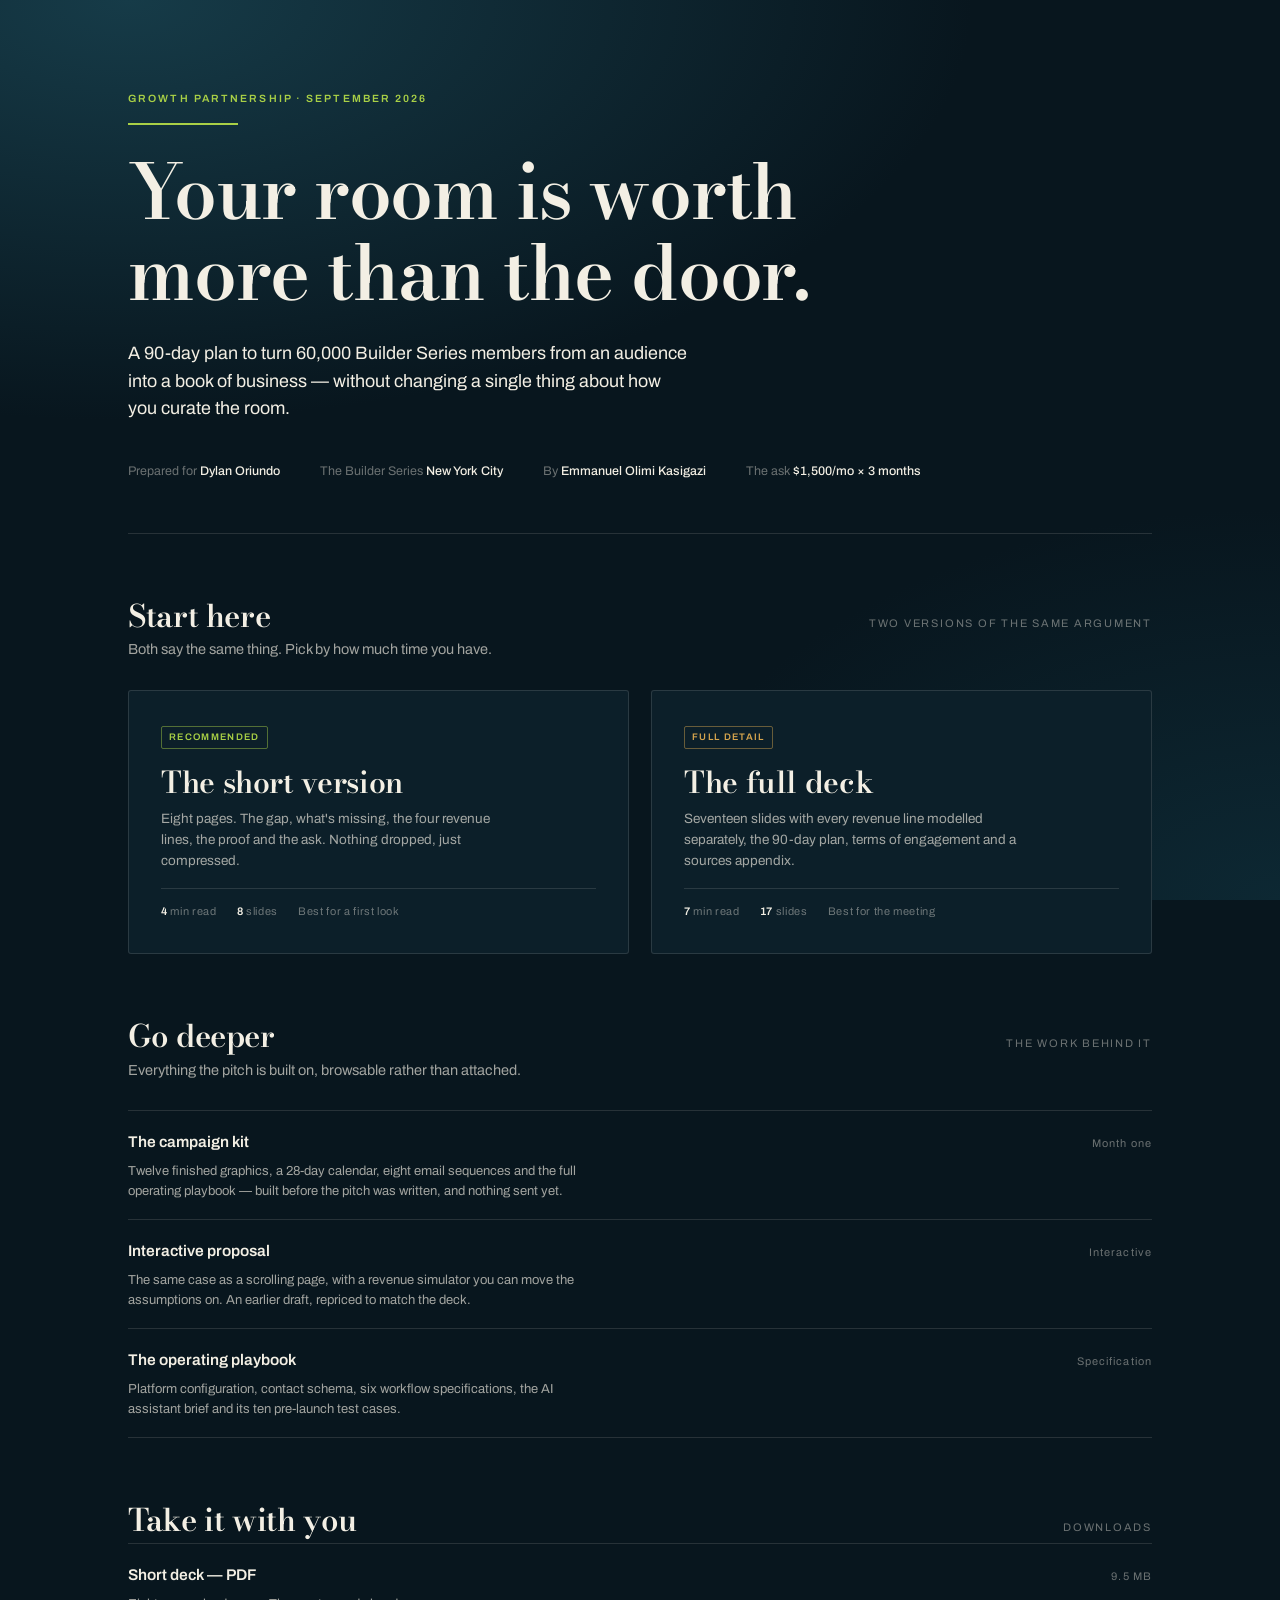
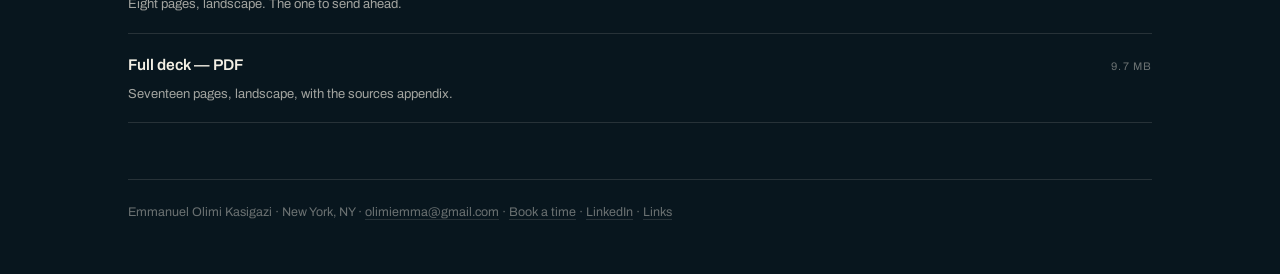
==== site/index.html @ d51306b8 "Add Builder Series growth partnership pitch site A static site packaging the pitch to Dylan Oriundo " ====
<!doctype html>
<html lang="en">
<head>
<meta charset="utf-8">
<meta name="viewport" content="width=device-width, initial-scale=1, viewport-fit=cover">
<title>The Builder Series × Emmanuel Olimi Kasigazi</title>
<meta name="description" content="A 90-day plan to turn 60,000 Builder Series members from an audience into a book of business.">
<link rel="preconnect" href="https://fonts.googleapis.com">
<link rel="preconnect" href="https://fonts.gstatic.com" crossorigin>
<link href="https://fonts.googleapis.com/css2?family=Bodoni+Moda:ital,opsz,wght@0,6..96,400..700;1,6..96,400..600&family=Archivo:wght@400;500;600;700&display=swap" rel="stylesheet">
<link rel="stylesheet" href="assets/site.css">
<style>
/* ---- index-only ---- */
body{
  background-image:
    radial-gradient(120% 85% at 10% 0%, #163B48 0%, rgba(22,59,72,0) 55%),
    radial-gradient(85% 75% at 100% 100%, #0D2833 0%, rgba(13,40,51,0) 58%);
  background-attachment:fixed;
}
.wrap{max-width:1120px}

/* hero */
.hero{padding-block:clamp(12px,3vw,40px) clamp(30px,4vw,52px);border-bottom:1px solid var(--rule)}
.hero .rule{width:110px;height:2px;background:var(--lime);margin:0 0 26px}
.hero h1{
  font-size:clamp(34px,6vw,76px);max-width:16ch;margin-bottom:.35em;
}
.hero .lede{max-width:56ch}
.herofoot{display:flex;flex-wrap:wrap;gap:12px 40px;margin-top:clamp(24px,3vw,38px);
  font-size:12.5px;color:var(--dimmer)}
.herofoot b{color:var(--ivory);font-weight:500}

/* section heads */
.shead{display:flex;align-items:baseline;justify-content:space-between;gap:18px;
  flex-wrap:wrap;margin:clamp(40px,5vw,66px) 0 4px}
.shead h2{margin:0}
.shead span{font-size:11px;letter-spacing:.16em;text-transform:uppercase;color:var(--dimmer)}
.sub{color:var(--dim);max-width:70ch;margin:0 0 clamp(20px,2.4vw,28px);font-size:14.5px}

/* primary doors */
.doors{display:grid;grid-template-columns:repeat(auto-fit,minmax(290px,1fr));
  gap:clamp(14px,2vw,22px);margin-bottom:clamp(14px,2vw,20px)}
.door{
  display:block;text-decoration:none;color:inherit;background:var(--panel);
  border:1px solid var(--rule);border-radius:3px;padding:clamp(22px,2.6vw,32px);
  transition:border-color .18s ease, transform .18s ease;
}
.door:hover,.door:focus-visible{border-color:var(--lime);transform:translateY(-2px)}
@media (prefers-reduced-motion:reduce){.door{transition:none}.door:hover{transform:none}}
.door .tag{display:inline-block;font-size:9.5px;letter-spacing:.14em;text-transform:uppercase;
  font-weight:600;color:var(--lime);border:1px solid rgba(169,208,70,.45);
  border-radius:2px;padding:3px 7px;margin-bottom:16px}
.door.alt .tag{color:var(--brass);border-color:rgba(216,166,78,.45)}
.door h3{
  font-family:var(--serif);font-weight:600;font-optical-sizing:none;
  font-variation-settings:"opsz" 11;font-size:clamp(22px,2.4vw,30px);line-height:1.15;
  letter-spacing:-.012em;margin:0 0 10px;color:var(--ivory);
}
.door p{font-size:13.5px;line-height:1.55;margin:0 0 16px;color:var(--dim);max-width:42ch}
.door .facts{display:flex;flex-wrap:wrap;gap:6px 20px;font-size:11px;
  letter-spacing:.06em;color:var(--dimmer);border-top:1px solid var(--rule);padding-top:14px}
.door .facts b{color:var(--ivory);font-weight:600}

/* secondary list */
.rows{list-style:none;margin:0 0 1em;padding:0;max-width:none;border-top:1px solid var(--rule)}
.rows li{margin:0}
.rows a{
  display:grid;grid-template-columns:minmax(0,1fr) auto;gap:8px 24px;align-items:baseline;
  padding:18px 0;border-bottom:1px solid var(--rule);text-decoration:none;color:inherit;
}
.rows a:hover .rt,.rows a:focus-visible .rt{color:var(--lime)}
.rt{font-size:15.5px;font-weight:600;color:var(--ivory);grid-column:1}
.rd{font-size:13px;color:var(--dim);grid-column:1;max-width:66ch;line-height:1.5}
.rm{grid-column:2;grid-row:1 / span 2;font-size:11px;letter-spacing:.1em;
  color:var(--dimmer);text-align:right;white-space:nowrap}
</style>
</head>
<body>
<div class="wrap">

<header class="hero">
  <p class="kicker">Growth partnership · September 2026</p>
  <div class="rule"></div>
  <h1>Your room is worth more than the door.</h1>
  <p class="lede">A 90-day plan to turn 60,000 Builder Series members from an audience into a
  book of business — without changing a single thing about how you curate the room.</p>
  <div class="herofoot">
    <span>Prepared for <b>Dylan Oriundo</b></span>
    <span>The Builder Series <b>New York City</b></span>
    <span>By <b>Emmanuel Olimi Kasigazi</b></span>
    <span>The ask <b>$1,500/mo × 3 months</b></span>
  </div>
</header>

<div class="shead">
  <h2>Start here</h2>
  <span>Two versions of the same argument</span>
</div>
<p class="sub">Both say the same thing. Pick by how much time you have.</p>

<div class="doors">
  <a class="door" href="short/">
    <span class="tag">Recommended</span>
    <h3>The short version</h3>
    <p>Eight pages. The gap, what's missing, the four revenue lines, the proof and the ask.
    Nothing dropped, just compressed.</p>
    <div class="facts"><span><b>4</b> min read</span><span><b>8</b> slides</span><span>Best for a first look</span></div>
  </a>
  <a class="door alt" href="deck/">
    <span class="tag">Full detail</span>
    <h3>The full deck</h3>
    <p>Seventeen slides with every revenue line modelled separately, the 90-day plan,
    terms of engagement and a sources appendix.</p>
    <div class="facts"><span><b>7</b> min read</span><span><b>17</b> slides</span><span>Best for the meeting</span></div>
  </a>
</div>

<div class="shead">
  <h2>Go deeper</h2>
  <span>The work behind it</span>
</div>
<p class="sub">Everything the pitch is built on, browsable rather than attached.</p>

<ul class="rows">
  <li><a href="kit/">
    <span class="rt">The campaign kit</span>
    <span class="rd">Twelve finished graphics, a 28-day calendar, eight email sequences and the
    full operating playbook — built before the pitch was written, and nothing sent yet.</span>
    <span class="rm">Month one</span>
  </a></li>
  <li><a href="proposal/">
    <span class="rt">Interactive proposal</span>
    <span class="rd">The same case as a scrolling page, with a revenue simulator you can move
    the assumptions on. An earlier draft, repriced to match the deck.</span>
    <span class="rm">Interactive</span>
  </a></li>
  <li><a href="kit/playbook/">
    <span class="rt">The operating playbook</span>
    <span class="rd">Platform configuration, contact schema, six workflow specifications, the AI
    assistant brief and its ten pre-launch test cases.</span>
    <span class="rm">Specification</span>
  </a></li>
</ul>

<div class="shead">
  <h2>Take it with you</h2>
  <span>Downloads</span>
</div>
<ul class="rows">
  <li><a href="files/BuilderSeries_ShortDeck.pdf">
    <span class="rt">Short deck — PDF</span>
    <span class="rd">Eight pages, landscape. The one to send ahead.</span>
    <span class="rm">9.5 MB</span>
  </a></li>
  <li><a href="files/BuilderSeries_Growth_Partnership.pdf">
    <span class="rt">Full deck — PDF</span>
    <span class="rd">Seventeen pages, landscape, with the sources appendix.</span>
    <span class="rm">9.7 MB</span>
  </a></li>
</ul>

<footer>
  Emmanuel Olimi Kasigazi · New York, NY ·
  <a href="mailto:olimiemma@gmail.com">olimiemma@gmail.com</a> ·
  <a href="https://calendly.com/olimiemma">Book a time</a> ·
  <a href="https://www.linkedin.com/in/olimiemma/">LinkedIn</a> ·
  <a href="https://linktr.ee/olimiemma">Links</a>
</footer>

</div>
</body>
</html>
---- site/assets/site.css ----
:root{
  --ink:#08161E;--panel:#0C1F29;--ivory:#F3EFE4;
  --dim:rgba(243,239,228,.66);--dimmer:rgba(243,239,228,.42);
  --lime:#A9D046;--brass:#D8A64E;--rose:#E0776A;
  --rule:rgba(243,239,228,.13);
  --serif:"Bodoni Moda",Georgia,"Times New Roman",serif;
  --sans:"Archivo","Helvetica Neue",Arial,sans-serif;
  color-scheme:dark;
}
*{box-sizing:border-box}
html{scroll-behavior:smooth}
@media (prefers-reduced-motion:reduce){html{scroll-behavior:auto}}
body{margin:0;background:var(--ink);color:var(--ivory);font-family:var(--sans);
  font-size:15px;line-height:1.62;-webkit-font-smoothing:antialiased}
img{max-width:100%}
[hidden]{display:none!important}
.wrap{max-width:1020px;margin:0 auto;padding:0 clamp(18px,4vw,48px);
  padding-block:clamp(30px,4vw,56px)}
.back{display:inline-block;font-size:12px;letter-spacing:.12em;text-transform:uppercase;
  color:var(--dimmer);text-decoration:none;margin-bottom:26px;border-bottom:1px solid transparent}
.back:hover{color:var(--lime);border-bottom-color:var(--lime)}
.kicker{font-size:10.5px;letter-spacing:.2em;text-transform:uppercase;color:var(--lime);
  margin:0 0 16px;font-weight:600}
h1{font-family:var(--serif);font-weight:600;font-optical-sizing:none;
  font-variation-settings:"opsz" 11;font-size:clamp(30px,4.6vw,52px);line-height:1.07;
  letter-spacing:-.016em;margin:0 0 .4em;max-width:20ch}
h2{font-family:var(--serif);font-weight:600;font-optical-sizing:none;
  font-variation-settings:"opsz" 11;font-size:clamp(21px,2.6vw,31px);line-height:1.18;
  letter-spacing:-.012em;margin:clamp(34px,4vw,52px) 0 14px;max-width:26ch}
h3{font-size:14.5px;font-weight:600;margin:26px 0 9px;color:var(--ivory)}
p{color:var(--dim);margin:0 0 1em;max-width:74ch}
.lede{font-size:clamp(15.5px,1.4vw,18px);color:var(--ivory);max-width:62ch;line-height:1.55}
a{color:var(--lime)}
strong{color:var(--ivory);font-weight:600}
code{font-family:ui-monospace,Menlo,monospace;font-size:.88em;
  background:rgba(243,239,228,.07);padding:1px 5px;border-radius:2px;color:var(--ivory)}
ul,ol{color:var(--dim);max-width:74ch;padding-left:20px;margin:0 0 1em}
li{margin-bottom:6px}li::marker{color:var(--dimmer)}
hr{border:0;border-top:1px solid var(--rule);margin:clamp(30px,4vw,48px) 0}
.meta{display:flex;flex-wrap:wrap;gap:8px 28px;font-size:12.5px;color:var(--dimmer);
  border-bottom:1px solid var(--rule);padding-bottom:22px;margin-bottom:30px}
.meta b{color:var(--ivory);font-weight:500}
.scroller{overflow-x:auto;margin:0 0 1.2em}
table{width:100%;border-collapse:collapse;font-variant-numeric:tabular-nums;min-width:560px}
th{text-align:left;font-size:10.5px;font-weight:600;letter-spacing:.13em;text-transform:uppercase;
  color:var(--dimmer);padding:0 16px 10px 0;border-bottom:1px solid var(--rule);vertical-align:bottom}
td{padding:11px 16px 11px 0;border-bottom:1px solid var(--rule);color:var(--dim);
  vertical-align:top;font-size:13px;line-height:1.5}
td:first-child,th:first-child{padding-left:0}
td:last-child,th:last-child{padding-right:0}
tbody tr td:first-child{color:var(--ivory);font-weight:500}
.note{border-left:2px solid var(--brass);padding-left:clamp(14px,1.7vw,20px);
  margin:0 0 1.4em;max-width:74ch}
.note .lab{display:block;font-size:10.5px;letter-spacing:.14em;text-transform:uppercase;
  color:var(--brass);font-weight:600;margin-bottom:6px}
.note p:last-child{margin-bottom:0}
/* gallery */
.gal{display:grid;grid-template-columns:repeat(auto-fill,minmax(200px,1fr));
  gap:clamp(12px,1.8vw,22px);margin:0 0 1.5em;padding:0;list-style:none;max-width:none}
.gal li{margin:0}
.gal figure{margin:0}
.gal img{display:block;width:100%;height:auto;border:1px solid var(--rule);border-radius:2px}
.gal figcaption{margin-top:9px;font-size:12px;line-height:1.4;color:var(--dim)}
.gal figcaption b{display:block;color:var(--ivory);font-weight:600;margin-bottom:2px;font-size:12.5px}
.gal figcaption span{color:var(--dimmer);font-size:11px}
/* raw copy blocks */
.doc{border-left:1px solid var(--rule);padding-left:clamp(16px,2vw,26px);max-width:80ch}
.doc h4{font-size:12px;letter-spacing:.14em;text-transform:uppercase;color:var(--lime);
  font-weight:600;margin:28px 0 10px}
.doc h4:first-child{margin-top:0}
.doc pre{white-space:pre-wrap;word-wrap:break-word;font-family:var(--sans);
  font-size:13.5px;line-height:1.6;color:var(--dim);margin:0 0 1.2em}
footer{border-top:1px solid var(--rule);padding-top:22px;margin-top:clamp(36px,5vw,56px);
  font-size:12.5px;color:var(--dimmer)}
footer a{color:var(--dimmer);text-decoration:none;border-bottom:1px solid var(--rule)}
footer a:hover{color:var(--lime);border-bottom-color:var(--lime)}
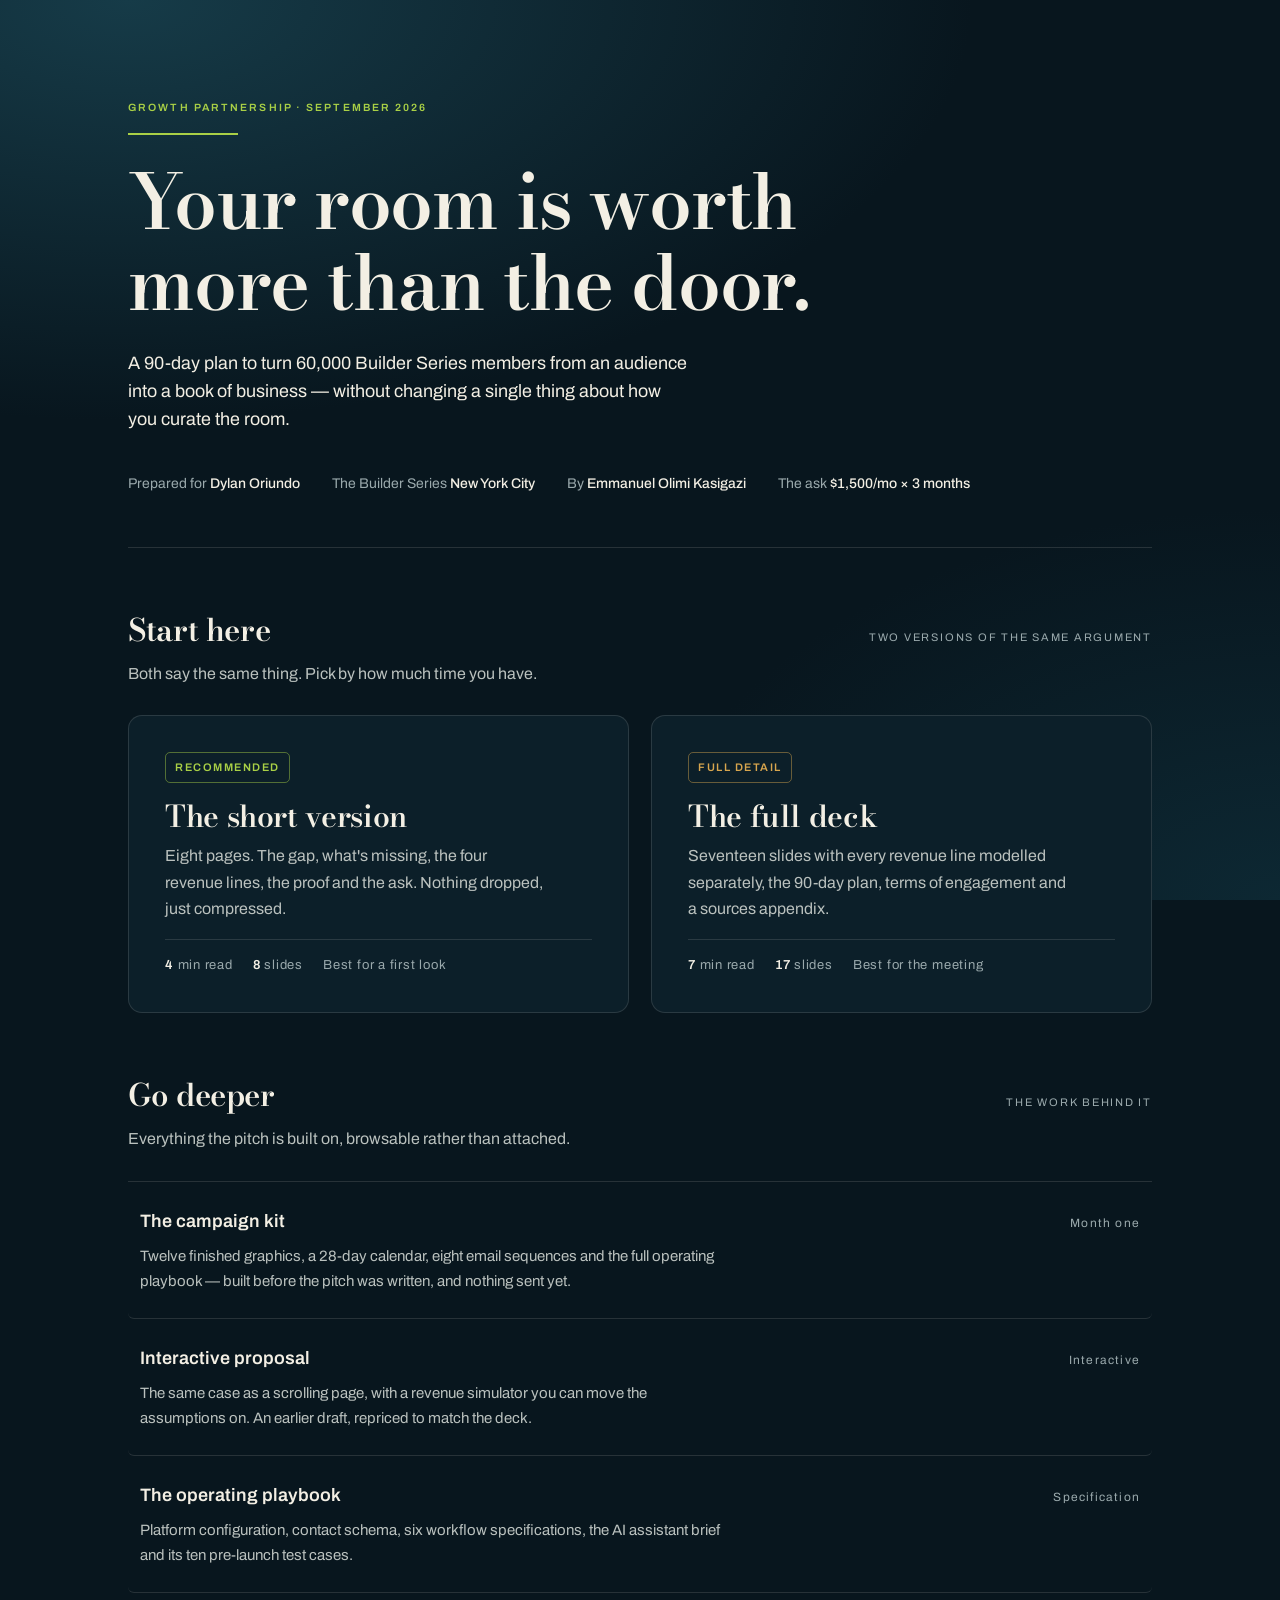
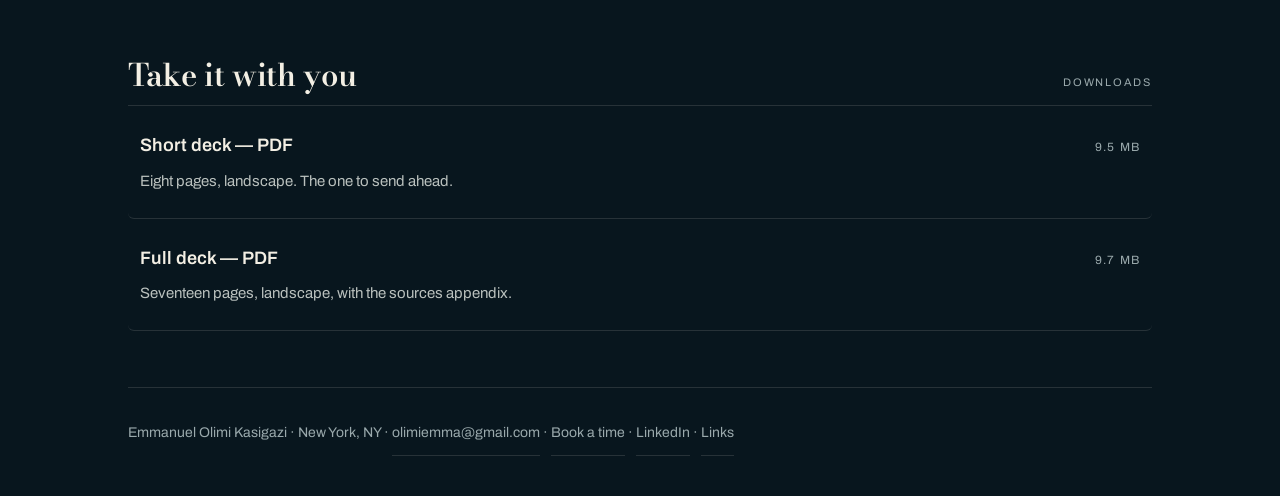
==== commit f6fbae66: "Fix mobile layouts and touch navigation across pitch site" ====
--- a/site/index.html
+++ b/site/index.html
@@ -74,8 +74,10 @@
 .rm{grid-column:2;grid-row:1 / span 2;font-size:11px;letter-spacing:.1em;
   color:var(--dimmer);text-align:right;white-space:nowrap}
 </style>
+<link rel="stylesheet" href="assets/responsive.css?v=20260923">
+<script src="assets/ui.js" defer></script>
 </head>
-<body>
+<body class="page-hub">
 <div class="wrap">
 
 <header class="hero">
--- a/site/assets/responsive.css
+++ b/site/assets/responsive.css
@@ -0,0 +1,201 @@
+/* Shared presentation enhancements; page copy remains in its original HTML. */
+html { -webkit-text-size-adjust: 100%; text-size-adjust: 100%; }
+body { overflow-wrap: anywhere; }
+body:not(.page-proposal) { --dim: #bac1be; --dimmer: #9aa9ac; }
+button, input, a { -webkit-tap-highlight-color: transparent; }
+button, a { touch-action: manipulation; }
+button { font-family: inherit; }
+:focus-visible { outline: 2px solid var(--lime, #e5a93b); outline-offset: 5px; }
+img { height: auto; }
+.scroller {
+  max-width: 100%; min-width: 0; overflow: auto;
+  overscroll-behavior-x: contain;
+  scrollbar-color: #81934e #142c35; scrollbar-width: thin;
+  padding-bottom: 12px;
+}
+.scroller th { overflow-wrap: normal; }
+.scroller:focus-visible { outline-offset: 3px; }
+
+/* Landing page and campaign reference pages. */
+.page-hub, .page-doc { font-size: 16px; line-height: 1.7; }
+.page-hub .wrap, .page-doc .wrap {
+  padding-left: max(clamp(20px, 4vw, 48px), env(safe-area-inset-left));
+  padding-right: max(clamp(20px, 4vw, 48px), env(safe-area-inset-right));
+  padding-bottom: max(40px, env(safe-area-inset-bottom));
+}
+.page-hub h1, .page-doc h1, .page-doc h2 { text-wrap: balance; }
+.page-hub .hero { padding-top: clamp(18px, 4vw, 48px); }
+.page-hub .herofoot { gap: 14px 32px; font-size: 14px; }
+.page-hub .doors { grid-template-columns: repeat(2, minmax(0, 1fr)); }
+.page-hub .door { border-radius: 14px; padding: clamp(24px, 3vw, 36px); }
+.page-hub .door p { font-size: 16px; line-height: 1.65; }
+.page-hub .door .tag { font-size: 11px; padding: 5px 9px; border-radius: 5px; }
+.page-hub .door .facts { font-size: 13px; gap: 8px 20px; }
+.page-hub .shead { gap: 10px 18px; margin-bottom: 12px; }
+.page-hub .sub { font-size: 16px; }
+.page-hub .rows a { padding: 24px 12px; border-radius: 6px; }
+.page-hub .rt { font-size: 18px; }
+.page-hub .rd { font-size: 15px; line-height: 1.65; }
+.page-hub .rm { font-size: 12px; }
+.page-doc .back { display: inline-flex; align-items: center; min-height: 44px; font-size: 13px; }
+.page-doc .meta { font-size: 14px; gap: 14px 28px; }
+.page-doc .gal { grid-template-columns: repeat(auto-fit, minmax(min(100%, 220px), 1fr)); gap: 28px 24px; }
+.page-doc .gal img { border-radius: 10px; aspect-ratio: 1122 / 1402; }
+.page-doc .gal figcaption { font-size: 14px; line-height: 1.6; }
+.page-doc .gal figcaption b { font-size: 15px; }
+.page-doc .gal figcaption span { font-size: 13px; }
+.page-doc .doc pre { font-size: 16px; line-height: 1.8; overflow-wrap: anywhere; }
+.page-doc .doc h4 { font-size: 13px; line-height: 1.6; }
+.page-doc td { font-size: 15px; padding: 16px; }
+.page-doc th { font-size: 12px; padding: 12px 16px; }
+.page-doc td a { display: inline-flex; align-items: center; min-height: 44px; padding-inline: 8px; }
+.page-doc .wrap > ul:not(.gal) a { display: inline-block; padding-block: 10px; }
+.page-doc .scroller:has(th:nth-child(11)) { max-height: 75svh; border: 1px solid var(--rule); border-radius: 10px; }
+.page-doc .scroller:has(th:nth-child(11)) table { min-width: 1400px; }
+.page-doc .scroller:has(th:nth-child(11)) th { position: sticky; top: 0; background: var(--panel); z-index: 2; }
+.page-doc .scroller:has(th:nth-child(11)) :is(td, th):first-child { position: sticky; left: 0; padding: 16px; background: var(--panel); }
+.page-doc .scroller:has(th:nth-child(11)) th:first-child { z-index: 3; }
+.page-hub footer, .page-doc footer { font-size: 14px; line-height: 1.8; }
+.page-hub footer a, .page-doc footer a { display: inline-block; padding-block: 10px; }
+
+/* Decks keep presentation mode on large screens and become documents on touch sizes. */
+.page-deck .inner, .page-deck .two > * { min-width: 0; }
+.page-deck .slide { justify-content: flex-start; padding-bottom: max(100px, var(--pad)); cursor: pointer; }
+.page-deck .inner { margin-block: auto; }
+.page-deck .two { grid-template-columns: repeat(auto-fit, minmax(min(100%, 280px), 1fr)); }
+.page-deck .hud button { min-height: 44px; padding: 10px 16px; border-radius: 8px; background: var(--ink); color: var(--ivory); }
+.page-deck .hud .deck-arrow { display: grid; place-items: center; width: 44px; height: 44px; padding: 10px; flex-shrink: 0; }
+.page-deck .deck-arrow svg { width: 20px; height: 20px; }
+.page-deck .deck-arrow:disabled { opacity: .35; cursor: default; }
+.page-deck .footrow { bottom: 0; padding-block: 12px max(12px, env(safe-area-inset-bottom)); background: rgba(8, 22, 30, .96); border-top: 1px solid var(--rule); }
+.page-deck .grid { padding: max(24px, env(safe-area-inset-top)) 24px max(24px, env(safe-area-inset-bottom)); overscroll-behavior: contain; }
+.page-deck .gtitle { padding-right: 56px; line-height: 1.7; }
+.page-deck .gwrap { grid-template-columns: repeat(auto-fill, minmax(min(100%, 210px), 1fr)); }
+.page-deck .gcell { border-radius: 10px; padding: 20px; min-height: 100px; }
+.page-deck .gcell b { font-size: 20px; }
+.page-deck .grid-close { position: sticky; top: 0; float: right; display: grid; place-items: center; width: 44px; height: 44px; border: 1px solid var(--rule); border-radius: 8px; background: var(--ink); color: var(--ivory); cursor: pointer; }
+.page-deck .grid-close svg { width: 20px; height: 20px; }
+.page-deck .links a { display: inline-flex; align-items: center; min-height: 44px; }
+
+/* Proposal: keep all existing navigation available at every width. */
+.page-proposal { --text-dark: #9ca3af; overflow-x: visible; color-scheme: dark; }
+.page-proposal header { flex-wrap: wrap; gap: 12px 24px; padding: 12px max(24px, env(safe-area-inset-right)) 0 max(24px, env(safe-area-inset-left)); }
+.page-proposal .brand { flex: 1; min-width: 0; }
+.page-proposal .brand-badge { flex-shrink: 0; white-space: nowrap; }
+.page-proposal .brand-title { line-height: 1.5; }
+.page-proposal .nav-links { display: flex; order: 3; width: 100%; min-width: 0; overflow-x: auto; gap: 8px 24px; scrollbar-width: thin; padding-bottom: 4px; }
+.page-proposal .nav-links li { flex: 0 0 auto; }
+.page-proposal .nav-links a { display: flex; align-items: center; min-height: 44px; border-bottom: 2px solid transparent; }
+.page-proposal .nav-links a.active { border-bottom-color: var(--primary); }
+.page-proposal section[id] { scroll-margin-top: var(--header-offset, 160px); }
+.page-proposal .cta-button, .page-proposal .t-tab { min-height: 48px; line-height: 1.5; }
+.page-proposal .container { padding: 40px max(24px, env(safe-area-inset-right)) 40px max(24px, env(safe-area-inset-left)); }
+.page-proposal .hero h1 { font-size: clamp(34px, 4.5vw, 54px); text-wrap: balance; }
+.page-proposal .section-title { font-size: clamp(28px, 3.2vw, 36px); line-height: 1.25; text-wrap: balance; }
+.page-proposal .hero-pill { max-width: 100%; white-space: normal; }
+.page-proposal :is(.grid-2, .grid-3, .dual-engine-box, .pricing-details, .calc-grid, .deliverables-grid, .package-grid) > * { min-width: 0; }
+.page-proposal .timeline-tabs { display: grid; grid-template-columns: repeat(3, minmax(0, 1fr)); }
+.page-proposal .t-tab { padding: 14px; }
+.page-proposal .benchmark-row { gap: 12px; align-items: flex-start; }
+.page-proposal .benchmark-row span { flex: 1; }
+.page-proposal .calc-slider-header { gap: 16px; align-items: flex-start; }
+.page-proposal .calc-slider-header .val { flex: 0 0 auto; min-width: 3ch; text-align: right; }
+.page-proposal input[type=range] { appearance: none; height: 44px; background: transparent; cursor: pointer; }
+.page-proposal input[type=range]:focus-visible { outline: 2px solid var(--primary); outline-offset: 4px; }
+.page-proposal input[type=range]::-webkit-slider-runnable-track { height: 6px; background: #424854; border-radius: 6px; }
+.page-proposal input[type=range]::-webkit-slider-thumb { width: 28px; height: 28px; margin-top: -11px; box-shadow: none; border: 3px solid #090b0e; background: var(--primary); }
+.page-proposal input[type=range]::-moz-range-track { height: 6px; background: #424854; border-radius: 6px; }
+.page-proposal input[type=range]::-moz-range-thumb { width: 24px; height: 24px; border-radius: 50%; border: 3px solid #090b0e; background: var(--primary); }
+.page-proposal .calc-projected-revenue { font-size: clamp(32px, 5vw, 48px); }
+.page-proposal .contact-badge { max-width: 100%; }
+
+@media screen and (max-width: 900px), screen and (max-height: 500px), screen and (hover: none) and (pointer: coarse) {
+  .page-deck { height: auto; overflow: auto; background-attachment: scroll; }
+  .page-deck .deck { height: auto; padding-bottom: calc(116px + env(safe-area-inset-bottom)); }
+  .page-deck .slide { position: static; display: flex !important; animation: none; overflow: visible; overscroll-behavior: auto; min-height: 0; padding: clamp(40px, 7vw, 64px) max(20px, env(safe-area-inset-right)) clamp(40px, 7vw, 64px) max(20px, env(safe-area-inset-left)); border-bottom: 1px solid var(--rule); }
+  .page-deck .slide .inner { max-width: 720px; }
+  .page-deck .footrow { display: block; padding-inline: max(20px, env(safe-area-inset-left)); }
+  .page-deck .footrow > div { gap: 8px; flex-direction: column; }
+  .page-deck .mark { max-width: none; font-size: 10px; letter-spacing: .04em; line-height: 1.5; text-align: center; }
+  .page-deck .hud { width: 100%; max-width: 440px; justify-content: space-between; gap: 8px; flex-shrink: 0; letter-spacing: .04em; }
+  .page-deck .ribbon { display: block; }
+  .page-deck h1 { font-size: clamp(36px, 6vw, 58px); max-width: 19ch; }
+  .page-deck h2 { font-size: clamp(28px, 4.4vw, 40px); max-width: 26ch; }
+  .page-deck p, .page-deck .checks li { font-size: 16px; line-height: 1.7; }
+  .page-deck p.eyebrow { font-size: 12px; line-height: 1.7; }
+  .page-deck p.lead { font-size: 18px; line-height: 1.65; }
+  .page-deck .engine p, .page-deck .stat .cap { font-size: 15px; line-height: 1.6; }
+  .page-deck .srcs { columns: 1; }
+  .page-deck .srcs p { font-size: 14px; }
+  .page-deck .ledger { min-width: 520px; }
+  .page-deck .ledger td { font-size: 15px; }
+  .page-deck .coverfoot { gap: 24px; display: grid; grid-template-columns: repeat(2, minmax(0, 1fr)); }
+  .page-deck .coverfoot div { min-width: 0; }
+  .page-deck .coverfoot b { font-size: 15px; }
+  .page-deck .strip { grid-template-columns: repeat(2, minmax(0, 1fr)); }
+  .page-deck .strip figcaption { font-size: 13px; }
+}
+@media screen and (max-width: 600px) {
+  .page-hub { background-attachment: scroll; }
+  .page-hub .wrap, .page-doc .wrap { padding-top: 24px; }
+  .page-hub .hero h1 { font-size: clamp(38px, 10vw, 56px); }
+  .page-hub .herofoot { display: grid; grid-template-columns: 1fr; gap: 10px; }
+  .page-hub .doors { grid-template-columns: 1fr; gap: 16px; }
+  .page-hub .door h3 { font-size: 28px; }
+  .page-hub .rows a { grid-template-columns: minmax(0, 1fr); padding: 24px 0; }
+  .page-hub .rm { grid-column: 1; grid-row: auto; text-align: left; }
+  .page-doc .doc { padding-left: 16px; }
+  .page-doc .meta { display: grid; gap: 12px; }
+  .page-deck .two { grid-template-columns: minmax(0, 1fr); }
+  .page-deck .engine { grid-template-columns: minmax(0, 1fr); }
+  .page-deck .stats { grid-template-columns: repeat(2, minmax(0, 1fr)); gap: 24px 16px; }
+  .page-deck .stat .fig { font-size: clamp(36px, 10vw, 52px); }
+  .page-proposal header { gap: 12px; padding-inline: max(16px, env(safe-area-inset-left)); }
+  .page-proposal .brand { flex-basis: 100%; gap: 10px; }
+  .page-proposal .brand-title { font-size: 13px; }
+  .page-proposal header > .cta-button { width: 100%; }
+  .page-proposal .nav-links { gap: 20px; }
+  .page-proposal .container { padding: 24px max(20px, env(safe-area-inset-right)) 32px max(20px, env(safe-area-inset-left)); }
+  .page-proposal .hero { padding: 32px 0; }
+  .page-proposal .hero p { font-size: 16px; line-height: 1.75; }
+  .page-proposal .hero-pill { border-radius: 12px; font-size: 11px; padding: 8px 12px; }
+  .page-proposal .metrics-bar { padding: 20px 12px; gap: 24px 12px; }
+  .page-proposal .metric-item { border: 0; }
+  .page-proposal .metric-num { font-size: clamp(23px, 6.5vw, 32px); }
+  .page-proposal .metric-label { font-size: 11px; letter-spacing: .04em; }
+  .page-proposal .section-title-wrap { margin-bottom: 28px; }
+  .page-proposal .container > section[style] { margin-top: 56px !important; }
+  .page-proposal :is(.card, .engine-track, .timeline-container, .pricing-header, .pricing-details, .calculator-box, .package-card) { padding: 24px 20px; }
+  .page-proposal .timeline-tabs { grid-template-columns: 1fr; gap: 8px; }
+  .page-proposal .t-tab { text-align: left; font-size: 14px; }
+  .page-proposal :is(.card p, .deliverable-item p, .package-features) { font-size: 15px; line-height: 1.7; }
+  .page-proposal .pricing-price { font-size: clamp(32px, 8vw, 44px); }
+  .page-proposal .benchmark-row { flex-direction: column; gap: 4px; padding-block: 16px; }
+  .page-proposal .benchmarks-box { padding: 16px; }
+  .page-proposal .calc-grid { gap: 16px; }
+  .page-proposal .calc-result-card { padding: 24px 16px; }
+  .page-proposal .cta-banner { padding: 32px 20px; }
+  .page-proposal .cta-banner h2 { font-size: 28px; line-height: 1.3; }
+  .page-proposal .cta-banner .cta-button { width: 100%; }
+  .page-proposal .contact-badge-list { gap: 10px; }
+  .page-proposal footer { padding: 24px 20px max(24px, env(safe-area-inset-bottom)); }
+}
+@media screen and (max-height: 500px) {
+  .page-proposal header { position: relative; }
+  .page-proposal section[id] { scroll-margin-top: 20px; }
+}
+@media (hover: hover) {
+  .page-hub .rows a:hover { background: rgba(243, 239, 228, .035); }
+}
+@media (hover: none) {
+  .page-hub .door:hover, .page-proposal .cta-button:hover, .page-proposal .card:hover { transform: none; }
+}
+@media (prefers-reduced-motion: reduce) {
+  html { scroll-behavior: auto !important; }
+  *, *::before, *::after { animation: none !important; transition: none !important; scroll-behavior: auto !important; }
+}
+@media print {
+  .page-deck .slide { justify-content: center; padding: 14mm; }
+  .page-deck .footrow, .page-deck .grid { display: none !important; }
+  .page-doc .scroller { max-height: none !important; }
+}
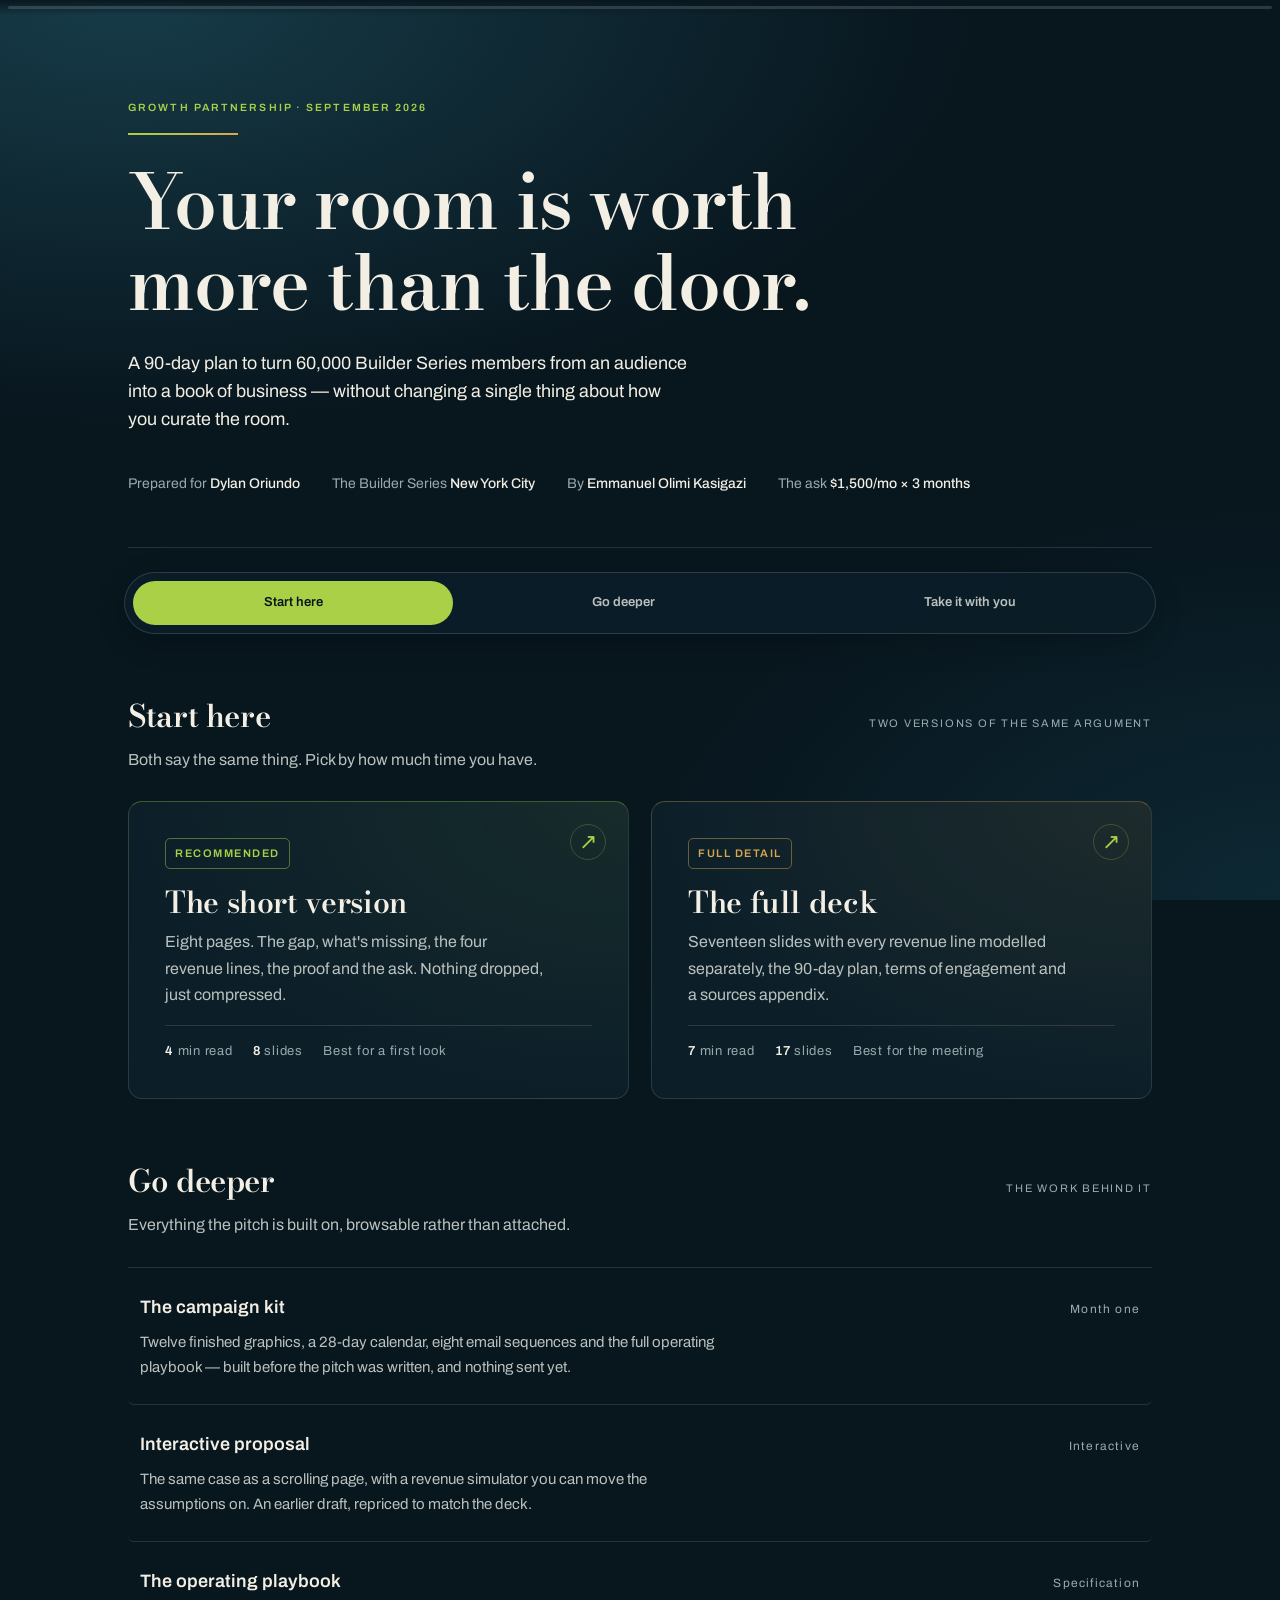
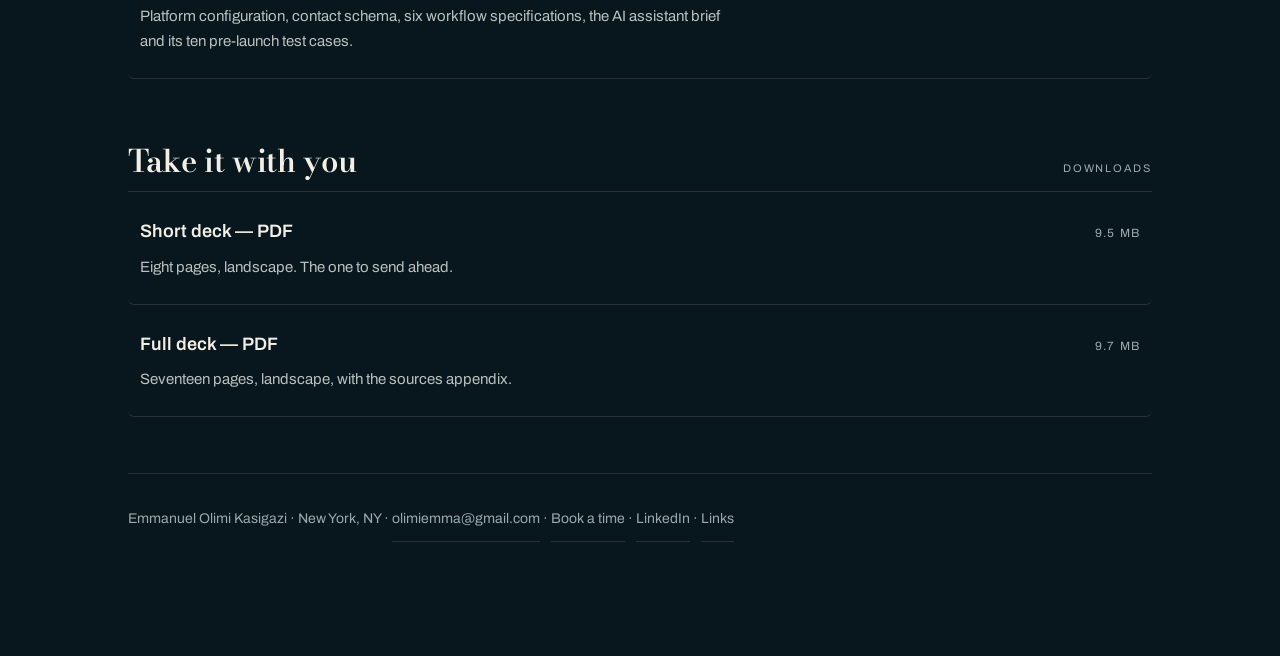
==== commit e74888d3: "Add mobile storytelling effects and swipeable artwork gallery" ====
--- a/site/index.html
+++ b/site/index.html
@@ -76,6 +76,8 @@
 </style>
 <link rel="stylesheet" href="assets/responsive.css?v=20260923">
 <script src="assets/ui.js" defer></script>
+<link rel="stylesheet" href="assets/experience.css?v=9ae8e9a50fa8">
+<script src="assets/experience.js?v=23e35d625592" defer></script>
 </head>
 <body class="page-hub">
 <div class="wrap">
--- a/site/assets/experience.css
+++ b/site/assets/experience.css
@@ -0,0 +1,86 @@
+/* Social-style wayfinding and motion, layered over the native scrolling layout. */
+body { --experience-accent: var(--lime, #e5a93b); }
+.story-progress { position: fixed; z-index: 1100; top: 0; left: 0; right: 0; display: flex; gap: 4px; padding: max(6px, env(safe-area-inset-top)) 8px 6px; background: linear-gradient(#08161eee, #08161e00); pointer-events: none; }
+.story-progress > span { flex: 1; min-width: 0; height: 3px; overflow: hidden; border-radius: 8px; background: #ffffff26; }
+.story-progress i { display: block; height: 100%; background: var(--experience-accent); transform: scaleX(0); transform-origin: left; box-shadow: 0 0 12px #a9d04660; }
+.experience-ready .ribbon { display: none !important; }
+.chapter-rail { position: sticky; top: 12px; z-index: 35; display: flex; gap: 8px; margin: 24px -4px 0; padding: 8px; overflow-x: auto; scrollbar-width: none; border: 1px solid #f3efe425; border-radius: 100px; background: #0b1e28f5; box-shadow: 0 8px 30px #0003; }
+.chapter-rail::-webkit-scrollbar { display: none; }
+.chapter-rail a { display: flex; align-items: center; justify-content: center; flex: 1 0 auto; min-height: 44px; padding: 8px 16px; color: var(--dim); font-size: 13px; font-weight: 600; text-decoration: none; white-space: nowrap; border-radius: 100px; transition: background .2s ease, color .2s ease; }
+.chapter-rail a[aria-current] { background: var(--lime); color: #08161e; }
+.chapter-rail a:focus-visible { outline-offset: -3px; }
+.chapter-heading { scroll-margin-top: 108px; }
+.reading-return { position: fixed; right: max(16px, env(safe-area-inset-right)); bottom: max(18px, env(safe-area-inset-bottom)); z-index: 45; display: grid; place-items: center; width: 52px; height: 52px; padding: 5px; border: 1px solid #ffffff30; border-radius: 50%; background: #0b1e28f5; color: var(--experience-accent); box-shadow: 0 6px 24px #0005; cursor: pointer; }
+.reading-return[hidden] { display: none; }
+.reading-return svg { width: 40px; height: 40px; fill: none; stroke: currentColor; stroke-width: 1.7; }
+.reading-track { opacity: .2; }
+.reading-fill { stroke-dasharray: 100; stroke-dashoffset: calc(100 - var(--read, 0)); transform: rotate(-90deg); transform-origin: center; stroke-linecap: round; }
+.page-hub footer, .page-doc footer, .page-proposal footer { padding-bottom: 74px; }
+
+/* Existing content gets a more tactile card treatment and a single entrance. */
+.page-hub .door { position: relative; overflow: hidden; background: radial-gradient(ellipse at 100% 0%, #a9d04612, transparent 70%), var(--panel); border-top-color: #a9d04655; }
+.page-hub .door.alt { background: radial-gradient(ellipse at 100% 0%, #d8a64e17, transparent 70%), var(--panel); border-top-color: #d8a64e55; }
+.page-hub .door::after { content: '↗'; position: absolute; right: 22px; top: 22px; display: grid; place-items: center; width: 34px; height: 34px; color: var(--lime); border: 1px solid #a9d04640; border-radius: 50%; font: 22px/1 var(--sans); }
+.page-hub .door .tag { margin-right: 44px; }
+.page-hub .rows a { transition: background .2s ease, border-color .2s ease; }
+.page-hub .rows a:active { background: #a9d04610; border-bottom-color: var(--lime); }
+.page-hub .hero .rule { width: 110px; background: linear-gradient(90deg, var(--lime), var(--brass)); }
+.page-deck .slide.on .eyebrow { color: var(--lime); }
+.page-deck .stat { border-top-color: #d8a64e70; }
+.page-deck .gcell[aria-current] { border-color: var(--lime); background: #a9d04612; box-shadow: inset 3px 0 var(--lime); }
+.page-deck .hud button:not(:disabled):active, .page-proposal .cta-button:active, .artwork-viewer button:not(:disabled):active, .reading-return:active { transform: scale(.94); }
+.page-deck .footrow { border-top-color: #a9d04630; }
+.page-proposal .calc-result-card { box-shadow: 0 0 48px #e5a93b08; }
+@keyframes card-arrive { from { opacity: .6; transform: translateY(16px); } to { opacity: 1; transform: translateY(0); } }
+@media (prefers-reduced-motion: no-preference) {
+  .arrive { animation: card-arrive .55s cubic-bezier(.2,.7,.3,1); }
+  .page-hub .door, .reading-return, .artwork-open, .page-deck .hud button { transition: transform .18s ease, border-color .18s ease, box-shadow .18s ease; }
+  .page-hub .door:active { transform: scale(.985); }
+}
+
+/* Full-screen artwork uses the existing images and captions. */
+.artwork-open { display: block; position: relative; width: 100%; margin: 0; padding: 0; border: 0; border-radius: 12px; color: var(--ivory); background: var(--panel); cursor: zoom-in; }
+.artwork-open:active { transform: scale(.985); }
+.artwork-expand { position: absolute; right: 12px; bottom: 12px; width: 40px; height: 40px; display: grid; place-items: center; border: 1px solid #ffffff40; border-radius: 50%; background: #08161ee6; }
+.artwork-expand svg { width: 19px; height: 19px; }
+.artwork-viewer { position: fixed; inset: 0; width: 100%; height: 100%; height: 100dvh; max-width: none; max-height: none; margin: 0; padding: max(14px, env(safe-area-inset-top)) max(18px, env(safe-area-inset-right)) max(16px, env(safe-area-inset-bottom)) max(18px, env(safe-area-inset-left)); border: 0; background: #06131bf5; color: var(--ivory); overflow: auto; overscroll-behavior: contain; }
+.artwork-viewer[open] { display: grid; grid-template-rows: auto minmax(0, 1fr) auto; gap: 18px; }
+.artwork-viewer::backdrop { background: #06131b; }
+.artwork-toolbar { display: flex; align-items: center; justify-content: space-between; width: 100%; max-width: 920px; margin-inline: auto; }
+.artwork-count { color: var(--lime); font-variant-numeric: tabular-nums; font-size: 13px; letter-spacing: .18em; }
+.artwork-viewer button { display: grid; place-items: center; width: 48px; height: 48px; padding: 12px; border: 1px solid #ffffff30; border-radius: 50%; background: #ffffff08; color: var(--ivory); cursor: pointer; }
+.artwork-viewer button:disabled { opacity: .3; cursor: default; }
+.artwork-viewer button svg { width: 22px; height: 22px; }
+.artwork-stage { display: flex; align-items: center; justify-content: center; min-height: 0; touch-action: pan-y pinch-zoom; }
+.artwork-stage img { display: block; width: 100%; height: 100%; max-height: 100%; object-fit: contain; border-radius: 8px; }
+.artwork-details { display: grid; grid-template-columns: 48px minmax(0, 1fr) 48px; gap: 16px; align-items: center; max-width: 720px; width: 100%; margin-inline: auto; }
+.artwork-details b { display: block; font-size: 16px; line-height: 1.4; font-weight: 600; text-align: center; }
+.artwork-details p { font-size: 12px; line-height: 1.5; margin: 6px 0 0; text-align: center; }
+@media (hover: hover) {
+  .artwork-open:hover { transform: translateY(-3px); box-shadow: 0 14px 40px #0004; }
+  .page-hub .door:hover { box-shadow: 0 10px 40px #0003; }
+  .chapter-rail a:hover:not([aria-current]) { background: #ffffff0d; }
+}
+@media (max-width: 600px) {
+  .chapter-rail { gap: 4px; padding: 5px; }
+  .chapter-rail a { padding-inline: 12px; font-size: 12px; }
+  .artwork-details { gap: 10px; }
+  .artwork-details b { font-size: 14px; }
+  .artwork-details p { font-size: 11px; }
+}
+@media (max-height: 500px) {
+  .artwork-viewer[open] { grid-template-columns: minmax(0, 1fr) minmax(200px, 32%); grid-template-rows: 48px minmax(0, 1fr); gap: 12px 24px; }
+  .artwork-toolbar { grid-column: 2; }
+  .artwork-stage { grid-column: 1; grid-row: 1 / 3; }
+  .artwork-details { grid-column: 2; grid-row: 2; grid-template-columns: 1fr 1fr; align-self: center; }
+  .artwork-details > div { grid-column: 1 / 3; grid-row: 1; }
+  .artwork-details button { justify-self: center; }
+}
+@media (prefers-reduced-motion: reduce) {
+  .arrive { animation: none; }
+  .artwork-open:active, .page-deck .hud button:not(:disabled):active, .reading-return:active { transform: none; }
+}
+@media print {
+  .story-progress, .chapter-rail, .reading-return, .artwork-viewer, .artwork-expand { display: none !important; }
+  .arrive { animation: none; transform: none; }
+}
